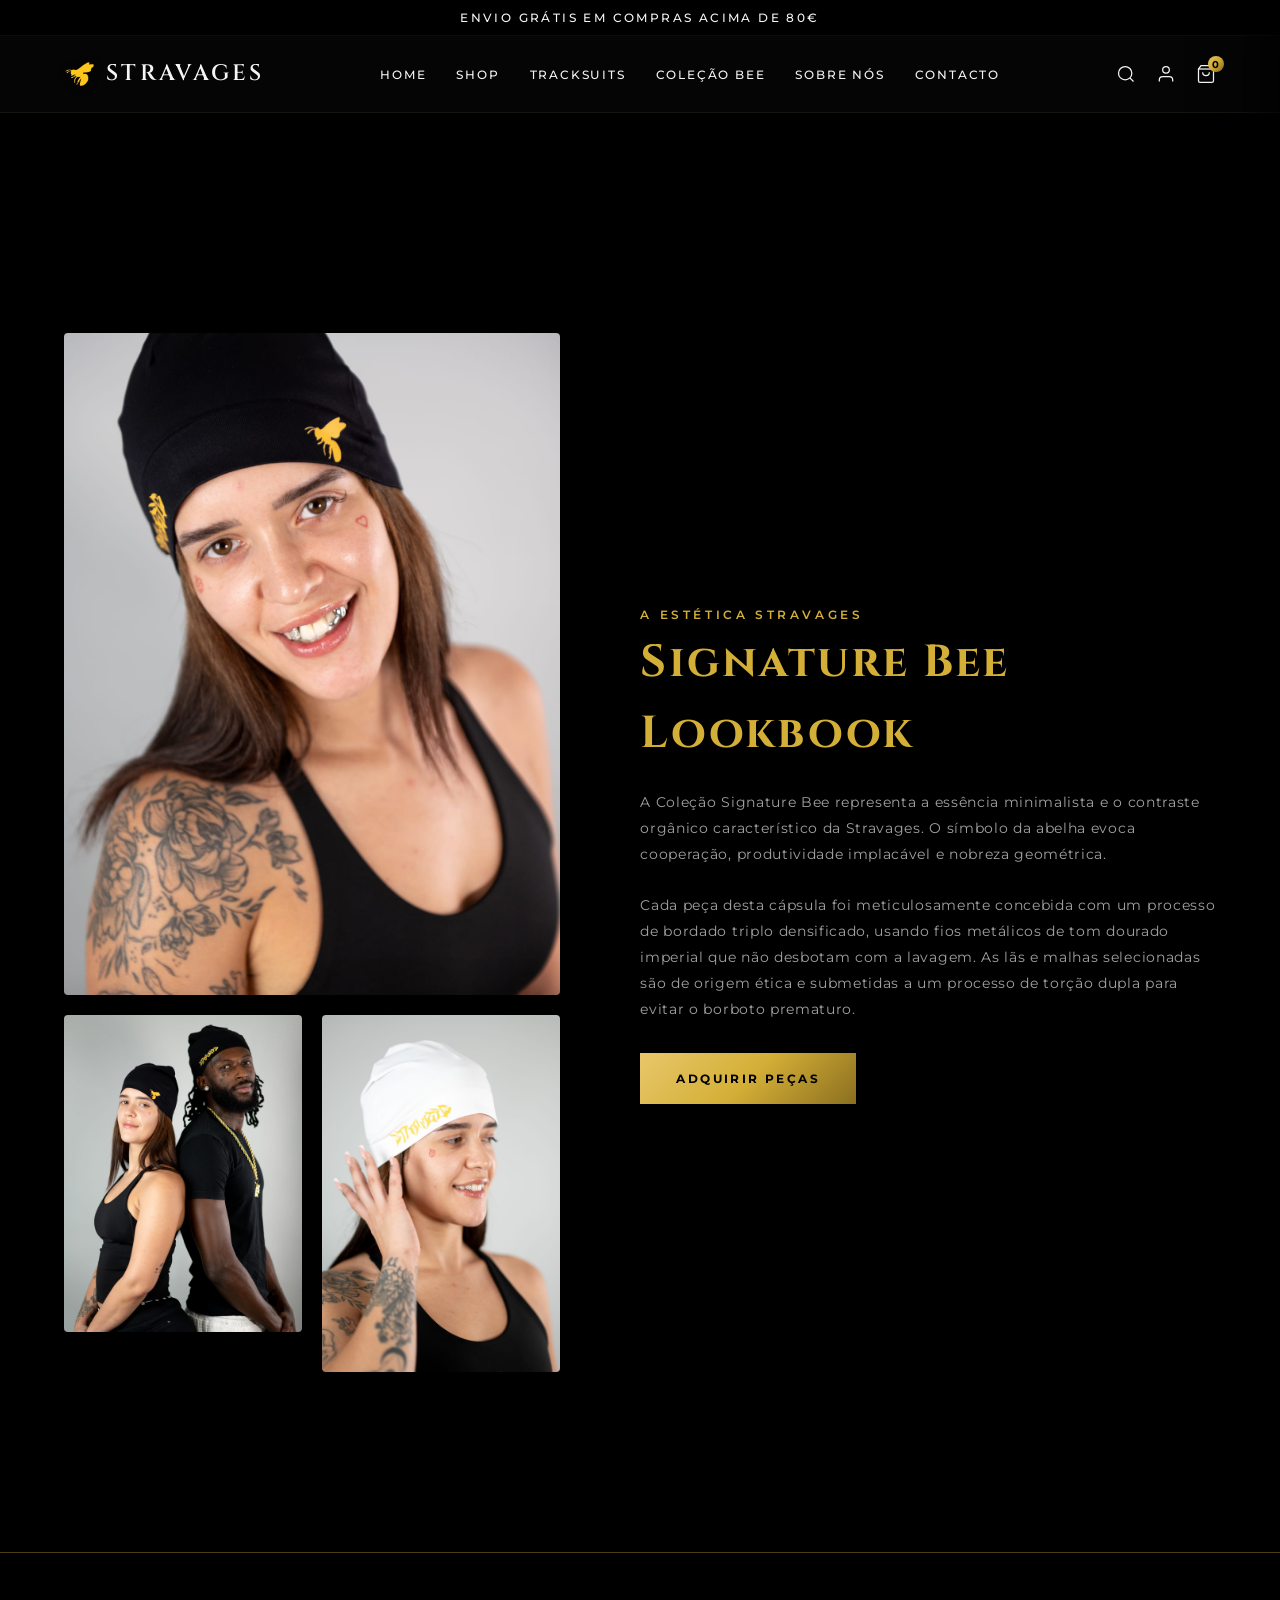
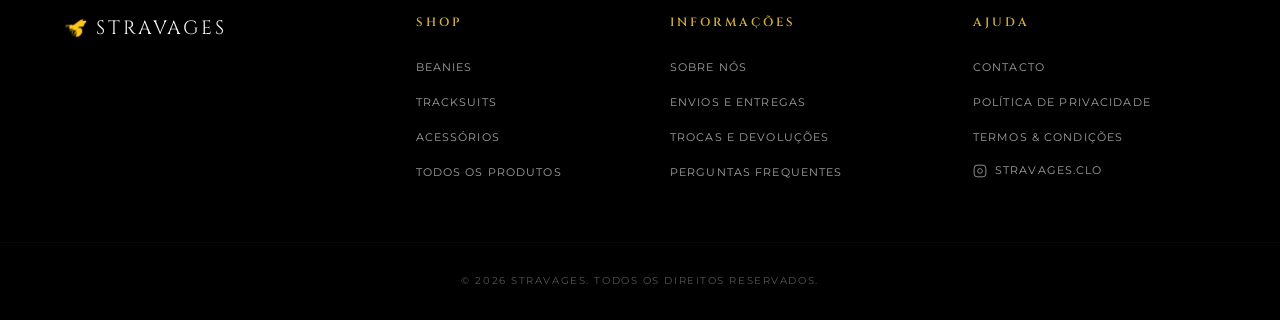
==== colecao-bee.html @ 1041470f "Initial commit: Stravages store design mockup (HTML/CSS) - Editorial layout with gold dividers betwe" ====
<!DOCTYPE html>
<html lang="pt">
<head>
  <meta charset="UTF-8">
  <meta name="viewport" content="width=device-width, initial-scale=1.0">
  <title>COLEÇÃO BEE | STRAVAGES</title>
  <meta name="description" content="Editorial Coleção Signature Bee Stravages - Detalhes das costuras, qualidade dos materiais e o lookbook oficial.">
  <link rel="stylesheet" href="styles.css">
</head>
<body>

  <!-- Announcement Bar -->
  <div class="announcement-bar">
    Envio grátis em compras acima de 80€
  </div>

  <!-- Header -->
  <header id="main-header">
    <div class="container nav-container">
      <a href="index.html" class="logo">
        <img src="brand/bee.png" alt="Stravages Logo" style="height: 32px; width: auto; object-fit: contain; filter: drop-shadow(0 2px 4px rgba(0,0,0,0.5));">
        <span>STRAVAGES</span>
      </a>

      <nav>
        <ul class="nav-links">
          <li><a href="index.html">Home</a></li>
          <li><a href="shop.html">Shop</a></li>
          <li><a href="tracksuits.html">Tracksuits</a></li>
          <li><a href="colecao-bee.html" class="active">Coleção Bee</a></li>
          <li><a href="sobre-nos.html">Sobre Nós</a></li>
          <li><a href="contacto.html">Contacto</a></li>
        </ul>
      </nav>

      <div class="nav-icons">
        <button class="nav-icon-btn" id="search-btn" title="Pesquisar">
          <svg viewBox="0 0 24 24">
            <circle cx="11" cy="11" r="8"></circle>
            <line x1="21" y1="21" x2="16.65" y2="16.65"></line>
          </svg>
        </button>
        <button class="nav-icon-btn" id="profile-btn" title="Perfil">
          <svg viewBox="0 0 24 24">
            <path d="M20 21v-2a4 4 0 0 0-4-4H8a4 4 0 0 0-4 4v2"></path>
            <circle cx="12" cy="7" r="4"></circle>
          </svg>
        </button>
        <button class="nav-icon-btn" id="cart-btn" title="Carrinho">
          <svg viewBox="0 0 24 24">
            <path d="M6 2L3 6v14a2 2 0 0 0 2 2h14a2 2 0 0 0 2-2V6l-3-4z"></path>
            <line x1="3" y1="6" x2="21" y2="6"></line>
            <path d="M16 10a4 4 0 0 1-8 0"></path>
          </svg>
          <span class="cart-count-badge" id="cart-badge">0</span>
        </button>
      </div>
    </div>
  </header>

  <!-- Editorial Section -->
  <section style="padding: 140px 0 100px 0;">
    <div class="container">
      <div class="lookbook-grid">
        <div class="lookbook-gallery">
          <img src="products/beanie-black-pair.jpg" alt="Signature Beanie Black Lookbook" class="lookbook-img wide">
          <img src="products/beanie-white-1.jpg" alt="Beanie White Fit Lookbook" class="lookbook-img">
          <img src="products/beanie-features.jpg" alt="Beanie details Stravages" class="lookbook-img">
        </div>
        <div style="padding-left: 20px;">
          <span class="section-label">A Estética Stravages</span>
          <h1 class="info-title" style="margin-bottom: 20px;">Signature Bee<br>Lookbook</h1>
          <p style="font-size: 0.85rem; color: var(--text-secondary); line-height: 1.9; letter-spacing: 0.05em; margin-bottom: 30px;">
            A Coleção Signature Bee representa a essência minimalista e o contraste orgânico característico da Stravages. O símbolo da abelha evoca cooperação, produtividade implacável e nobreza geométrica. 
            <br><br>
            Cada peça desta cápsula foi meticulosamente concebida com um processo de bordado triplo densificado, usando fios metálicos de tom dourado imperial que não desbotam com a lavagem. As lãs e malhas selecionadas são de origem ética e submetidas a um processo de torção dupla para evitar o borboto prematuro.
          </p>
          <a href="shop.html?category=beanies" class="btn-submit-gold" style="display: inline-block; padding: 16px 36px; text-decoration: none; text-align: center;">Adquirir Peças</a>
        </div>
      </div>
    </div>
  </section>

  <!-- Footer -->
  <footer>
    <div class="container footer-grid">
      <div class="footer-brand">
        <a href="index.html" class="footer-logo">
          <img src="brand/bee.png" alt="Stravages Logo" style="height: 24px; width: auto; object-fit: contain;">
          <span>STRAVAGES</span>
        </a>
      </div>
      <div>
        <h4 class="footer-col-title">Shop</h4>
        <ul class="footer-links">
          <li><a href="shop.html?category=beanies">Beanies</a></li>
          <li><a href="tracksuits.html">Tracksuits</a></li>
          <li><a href="shop.html?category=accessories">Acessórios</a></li>
          <li><a href="shop.html">Todos os produtos</a></li>
        </ul>
      </div>
      <div>
        <h4 class="footer-col-title">Informações</h4>
        <ul class="footer-links">
          <li><a href="sobre-nos.html">Sobre Nós</a></li>
          <li><a href="envios-entregas.html">Envios e Entregas</a></li>
          <li><a href="trocas-devolucoes.html">Trocas e Devoluções</a></li>
          <li><a href="perguntas-frequentes.html">Perguntas Frequentes</a></li>
        </ul>
      </div>
      <div>
        <h4 class="footer-col-title">Ajuda</h4>
        <ul class="footer-links">
          <li><a href="contacto.html">Contacto</a></li>
          <li><a href="politica-privacidade.html">Política de Privacidade</a></li>
          <li><a href="termos-condicoes.html">Termos & Condições</a></li>
          <li>
            <a href="https://instagram.com" target="_blank" class="footer-social-link">
              <svg viewBox="0 0 24 24">
                <rect x="2" y="2" width="20" height="20" rx="5" ry="5" stroke="currentColor" fill="none" stroke-width="1.5"></rect>
                <path d="M16 11.37A4 4 0 1 1 12.63 8 4 4 0 0 1 16 11.37z" stroke="currentColor" fill="none" stroke-width="1.5"></path>
                <line x1="17.5" y1="6.5" x2="17.51" y2="6.5" stroke="currentColor" stroke-width="2" fill="none"></line>
              </svg>
              <span>Stravages.clo</span>
            </a>
          </li>
        </ul>
      </div>
    </div>
    <div class="footer-bottom">
      <p class="footer-copyright">© 2026 STRAVAGES. Todos os direitos reservados.</p>
    </div>
  </footer>

  <!-- Shared Global Scripts -->
  <script src="shared.js"></script>
</body>
</html>
---- styles.css ----
/* Google Fonts */
@import url('https://fonts.googleapis.com/css2?family=Cinzel:wght@400;500;600;700&family=Montserrat:wght@300;400;500;600;700&display=swap');

/* Variables */
:root {
  --bg-primary: #000000;
  --bg-secondary: #0a0a0a;
  --bg-card: #141414;
  --text-primary: #f5f5f5;
  --text-secondary: #a1a1a1;
  --gold-primary: #d4af37;
  --gold-light: #e8c76a;
  --gold-dark: #8b6f1f;
  --gold-gradient: linear-gradient(135deg, #e8c76a 0%, #d4af37 50%, #8b6f1f 100%);
  --gold-gradient-hover: linear-gradient(135deg, #f3d88a 0%, #e5c358 50%, #ab8b2e 100%);
  --border-gold-alpha: rgba(212, 175, 55, 0.2);
  --border-gold-solid: #d4af37;
  --transition-smooth: all 0.4s cubic-bezier(0.16, 1, 0.3, 1);
  --font-serif: 'Cinzel', serif;
  --font-sans: 'Montserrat', sans-serif;
  --container-width: 1200px;
}

/* Reset & Base Styles */
* {
  margin: 0;
  padding: 0;
  box-sizing: border-box;
}

html {
  scroll-behavior: smooth;
  scrollbar-width: thin;
  scrollbar-color: var(--gold-primary) var(--bg-primary);
}

body {
  background-color: var(--bg-primary);
  color: var(--text-primary);
  font-family: var(--font-sans);
  font-weight: 400;
  line-height: 1.6;
  overflow-x: hidden;
}

/* Custom Scrollbar for Webkit */
::-webkit-scrollbar {
  width: 6px;
}
::-webkit-scrollbar-track {
  background: var(--bg-primary);
}
::-webkit-scrollbar-thumb {
  background: var(--gold-dark);
  border-radius: 3px;
}
::-webkit-scrollbar-thumb:hover {
  background: var(--gold-primary);
}

a {
  text-decoration: none;
  color: inherit;
  transition: var(--transition-smooth);
}

button, input {
  background: none;
  border: none;
  font-family: inherit;
  color: inherit;
  outline: none;
}

/* Utilities */
.container {
  width: 90%;
  max-width: var(--container-width);
  margin: 0 auto;
}

.gold-text {
  color: var(--gold-primary);
  font-family: var(--font-serif);
}

.gold-gradient-text {
  background: var(--gold-gradient);
  -webkit-background-clip: text;
  -webkit-text-fill-color: transparent;
  background-clip: text;
}

/* Announcement Bar */
.announcement-bar {
  background-color: #000;
  border-bottom: 1px solid rgba(255, 255, 255, 0.05);
  padding: 8px 0;
  text-align: center;
  font-size: 0.75rem;
  letter-spacing: 0.2em;
  font-weight: 500;
  text-transform: uppercase;
}

/* Header & Navigation */
header {
  position: sticky;
  top: 0;
  z-index: 100;
  background-color: rgba(6, 6, 6, 0.85);
  backdrop-filter: blur(12px);
  -webkit-backdrop-filter: blur(12px);
  border-bottom: 1px solid rgba(197, 168, 128, 0.1);
  padding: 20px 0;
  transition: var(--transition-smooth);
}

header.scrolled {
  padding: 15px 0;
  background-color: rgba(6, 6, 6, 0.95);
  box-shadow: 0 10px 30px rgba(0, 0, 0, 0.5);
}

.nav-container {
  display: flex;
  align-items: center;
  justify-content: space-between;
}

.logo {
  display: flex;
  align-items: center;
  gap: 10px;
  font-family: var(--font-serif);
  font-size: 1.4rem;
  font-weight: 600;
  letter-spacing: 0.15em;
}

.logo svg {
  width: 28px;
  height: 28px;
  fill: var(--gold-primary);
  transition: var(--transition-smooth);
}

.logo:hover svg {
  filter: drop-shadow(0 0 8px rgba(197, 168, 128, 0.6));
}

.nav-links {
  display: flex;
  list-style: none;
  gap: 30px;
}

.nav-links a {
  font-size: 0.75rem;
  font-weight: 500;
  letter-spacing: 0.15em;
  text-transform: uppercase;
  position: relative;
  padding: 5px 0;
}

.nav-links a::after {
  content: '';
  position: absolute;
  bottom: 0;
  left: 0;
  width: 0;
  height: 1px;
  background-color: var(--gold-primary);
  transition: var(--transition-smooth);
}

.nav-links a:hover {
  color: var(--gold-primary);
}

.nav-links a:hover::after {
  width: 100%;
}

.nav-icons {
  display: flex;
  align-items: center;
  gap: 20px;
}

.nav-icon-btn {
  cursor: pointer;
  position: relative;
  display: flex;
  align-items: center;
  justify-content: center;
  transition: var(--transition-smooth);
}

.nav-icon-btn svg {
  width: 20px;
  height: 20px;
  stroke: var(--text-primary);
  stroke-width: 1.5;
  fill: none;
  transition: var(--transition-smooth);
}

.nav-icon-btn:hover svg {
  stroke: var(--gold-primary);
}

.cart-count-badge {
  position: absolute;
  top: -8px;
  right: -8px;
  background: var(--gold-gradient);
  color: #000;
  font-size: 0.65rem;
  font-weight: 700;
  width: 16px;
  height: 16px;
  border-radius: 50%;
  display: flex;
  align-items: center;
  justify-content: center;
}

/* Hero Section */
.hero {
  position: relative;
  min-height: 85vh;
  background: var(--bg-primary);
  overflow: hidden;
}

.hero-grid {
  position: relative;
  z-index: 2;
  min-height: 85vh;
  display: flex;
  align-items: center;
}

.hero-content {
  display: flex;
  flex-direction: column;
  align-items: flex-start;
  max-width: 50%;
}

.hero-title {
  font-family: var(--font-serif);
  font-size: 4.5rem;
  font-weight: 500;
  letter-spacing: 0.08em;
  line-height: 1.1;
  margin-bottom: 15px;
}

.hero-subtitle {
  font-size: 0.9rem;
  letter-spacing: 0.25em;
  color: var(--text-secondary);
  text-transform: uppercase;
  margin-bottom: 40px;
  font-weight: 400;
}

/* Button Premium styling */
.btn-gold-outline {
  display: inline-block;
  padding: 14px 36px;
  border: 1px solid var(--gold-primary);
  font-family: var(--font-sans);
  font-size: 0.75rem;
  font-weight: 600;
  letter-spacing: 0.2em;
  text-transform: uppercase;
  position: relative;
  overflow: hidden;
  z-index: 1;
  transition: var(--transition-smooth);
}

.btn-gold-outline::before {
  content: '';
  position: absolute;
  top: 0;
  left: -100%;
  width: 100%;
  height: 100%;
  background: var(--gold-gradient);
  z-index: -1;
  transition: var(--transition-smooth);
}

.btn-gold-outline:hover {
  color: #000;
  border-color: transparent;
  box-shadow: 0 0 20px rgba(197, 168, 128, 0.4);
}

.btn-gold-outline:hover::before {
  left: 0;
}

.hero-bg {
  position: absolute;
  inset: 0;
  width: 100%;
  height: 100%;
  object-fit: cover;
  object-position: center right;
  display: block;
  z-index: 0;
}

.hero::after {
  content: '';
  position: absolute;
  inset: 0;
  background: linear-gradient(
    to right,
    rgba(0, 0, 0, 0.85) 0%,
    rgba(0, 0, 0, 0.5) 25%,
    rgba(0, 0, 0, 0) 45%
  );
  pointer-events: none;
  z-index: 1;
}

/* Featured / Signature Section */
.signature-section {
  padding: 0;
  background-color: var(--bg-secondary);
  border-top: 1px solid rgba(212, 175, 55, 0.35);
}

.signature-grid {
  display: grid;
  grid-template-columns: 1.6fr 1fr;
  align-items: center;
  gap: 80px;
  width: 100%;
  max-width: none;
  margin: 0;
  padding-right: 5vw;
}

.signature-content {
  padding-right: 20px;
}

.signature-img {
  width: 100%;
  max-width: 100%;
  height: auto;
  display: block;
  transition: var(--transition-smooth);
}

.signature-content {
  display: flex;
  flex-direction: column;
  align-items: flex-start;
}

.section-label {
  font-size: 0.75rem;
  letter-spacing: 0.3em;
  text-transform: uppercase;
  color: var(--gold-primary);
  font-weight: 600;
  margin-bottom: 15px;
}

.section-title {
  font-family: var(--font-serif);
  font-size: 2.5rem;
  font-weight: 500;
  letter-spacing: 0.05em;
  margin-bottom: 25px;
  line-height: 1.2;
}

.signature-desc {
  font-size: 0.85rem;
  letter-spacing: 0.15em;
  line-height: 1.8;
  color: var(--text-secondary);
  text-transform: uppercase;
  margin-bottom: 40px;
}

/* Product Section & Grid */
.products-section {
  padding: 60px 0;
  border-top: 1px solid rgba(212, 175, 55, 0.35);
}

.products-header {
  text-align: center;
  margin-bottom: 60px;
}

.products-grid {
  display: grid;
  grid-template-columns: repeat(4, 1fr);
  gap: 0;
}

.product-card {
  display: flex;
  flex-direction: column;
  align-items: stretch;
  position: relative;
  text-decoration: none;
  color: inherit;
  background-color: var(--bg-secondary);
  border-right: 1px solid rgba(212, 175, 55, 0.2);
  transition: var(--transition-smooth);
  transition: var(--transition-smooth);
}

.products-grid > .product-card:last-child {
  border-right: none;
}

.product-card::before {
  content: '';
  position: absolute;
  top: 0;
  left: 0;
  right: 0;
  bottom: 0;
  border: 1px solid transparent;
  transition: var(--transition-smooth);
  pointer-events: none;
}

.product-card:hover {
  background-color: #101010;
}

.product-card:hover img {
  transform: scale(1.03);
}

.product-card img {
  width: 100%;
  height: auto;
  aspect-ratio: 1 / 1;
  object-fit: cover;
  display: block;
  transition: var(--transition-smooth);
}

.product-name {
  text-align: center;
  font-size: 0.75rem;
  font-weight: 600;
  letter-spacing: 0.15em;
  text-transform: uppercase;
  margin: 24px 0 8px;
  padding: 0 12px;
  min-height: 36px;
  display: flex;
  align-items: center;
  justify-content: center;
  justify-content: center;
}

.product-price {
  display: block;
  text-align: center;
  font-family: var(--font-serif);
  color: var(--gold-primary);
  font-size: 1rem;
  letter-spacing: 0.05em;
  padding: 0 12px 28px;
}

/* Set / Tracksuit Section */
.set-section {
  padding: 0;
  background-color: var(--bg-secondary);
  border-top: 1px solid rgba(212, 175, 55, 0.35);
}

.set-grid {
  display: grid;
  grid-template-columns: 1fr 1.6fr;
  align-items: center;
  gap: 80px;
  width: 100%;
  max-width: none;
  margin: 0;
  padding-left: 5vw;
}

.set-content {
  display: flex;
  flex-direction: column;
  align-items: flex-start;
  padding-left: 20px;
}

.set-img {
  width: 100%;
  max-width: 100%;
  height: auto;
  display: block;
  filter: drop-shadow(0 20px 40px rgba(0, 0, 0, 0.7));
  transition: var(--transition-smooth);
}

/* Key Features Grid */
.features-section {
  padding: 60px 0;
  border-top: 1px solid rgba(212, 175, 55, 0.35);
}

.features-grid {
  display: grid;
  grid-template-columns: repeat(4, 1fr);
  gap: 40px;
}

.feature-item {
  display: flex;
  flex-direction: column;
  align-items: center;
  text-align: center;
  padding: 20px 10px;
}

.feature-icon {
  margin-bottom: 25px;
  display: flex;
  align-items: center;
  justify-content: center;
  height: 50px;
}

.feature-icon svg {
  width: 36px;
  height: 36px;
  fill: none;
  stroke: var(--gold-primary);
  stroke-width: 1.2;
}

.feature-title {
  font-family: var(--font-serif);
  font-size: 0.9rem;
  letter-spacing: 0.15em;
  margin-bottom: 10px;
  text-transform: uppercase;
}

.feature-desc {
  font-size: 0.75rem;
  color: var(--text-secondary);
  letter-spacing: 0.05em;
  line-height: 1.6;
}

/* Packaging Detail Section */
.packaging-section {
  padding: 0;
  border-top: 1px solid rgba(212, 175, 55, 0.35);
}

.packaging-grid {
  display: grid;
  grid-template-columns: 1fr 1.6fr;
  align-items: center;
  gap: 80px;
  width: 100%;
  max-width: none;
  margin: 0;
  padding-left: 5vw;
}

.packaging-content {
  padding-left: 20px;
}

.packaging-img {
  width: 100%;
  max-width: 100%;
  height: auto;
  display: block;
  filter: drop-shadow(0 25px 45px rgba(0, 0, 0, 0.8));
  transition: var(--transition-smooth);
}

/* Newsletter Section */
.newsletter-section {
  padding: 60px 0;
  background-color: var(--bg-secondary);
  border-top: 1px solid rgba(212, 175, 55, 0.35);
  text-align: center;
}

.newsletter-container {
  max-width: 600px;
  margin: 0 auto;
}

.newsletter-title {
  font-family: var(--font-serif);
  font-size: 2.2rem;
  letter-spacing: 0.1em;
  margin-bottom: 15px;
  text-transform: uppercase;
}

.newsletter-desc {
  font-size: 0.8rem;
  color: var(--text-secondary);
  letter-spacing: 0.15em;
  margin-bottom: 40px;
  text-transform: uppercase;
}

.newsletter-form {
  display: flex;
  gap: 15px;
  width: 100%;
}

.newsletter-input-wrapper {
  flex-grow: 1;
  position: relative;
}

.newsletter-form input {
  width: 100%;
  padding: 16px 20px;
  background-color: var(--bg-primary);
  border: 1px solid rgba(255, 255, 255, 0.08);
  font-size: 0.75rem;
  letter-spacing: 0.15em;
  text-transform: uppercase;
  transition: var(--transition-smooth);
}

.newsletter-form input:focus {
  border-color: var(--gold-primary);
  box-shadow: 0 0 10px rgba(197, 168, 128, 0.15);
}

.btn-submit-gold {
  padding: 16px 40px;
  background: var(--gold-gradient);
  color: #000;
  font-size: 0.75rem;
  font-weight: 700;
  letter-spacing: 0.2em;
  text-transform: uppercase;
  cursor: pointer;
  transition: var(--transition-smooth);
}

.btn-submit-gold:hover {
  background: var(--gold-gradient-hover);
  box-shadow: 0 0 20px rgba(197, 168, 128, 0.4);
}

.newsletter-success {
  display: none;
  font-size: 0.85rem;
  color: var(--gold-primary);
  letter-spacing: 0.1em;
  margin-top: 20px;
  text-transform: uppercase;
  animation: fadeIn 0.5s ease-in-out forwards;
}

/* Footer styling */
footer {
  background-color: var(--bg-primary);
  padding: 60px 0 30px 0;
  font-size: 0.75rem;
  border-top: 1px solid rgba(212, 175, 55, 0.35);
}

.footer-grid {
  display: grid;
  grid-template-columns: 1.2fr 0.8fr 1fr 1fr;
  gap: 60px;
  margin-bottom: 60px;
}

.footer-brand {
  display: flex;
  flex-direction: column;
  align-items: flex-start;
  gap: 20px;
}

.footer-logo {
  display: flex;
  align-items: center;
  gap: 8px;
  font-family: var(--font-serif);
  font-size: 1.2rem;
  letter-spacing: 0.15em;
}

.footer-logo svg {
  width: 22px;
  height: 22px;
  fill: var(--gold-primary);
}

.footer-col-title {
  font-family: var(--font-serif);
  color: var(--gold-primary);
  font-size: 0.75rem;
  font-weight: 600;
  letter-spacing: 0.25em;
  text-transform: uppercase;
  margin-bottom: 25px;
}

.footer-links {
  list-style: none;
  display: flex;
  flex-direction: column;
  gap: 15px;
}

.footer-links a {
  color: var(--text-secondary);
  font-size: 0.7rem;
  letter-spacing: 0.1em;
  text-transform: uppercase;
}

.footer-links a:hover {
  color: var(--gold-primary);
}

.footer-social-link {
  display: flex;
  align-items: center;
  gap: 8px;
  color: var(--text-secondary);
  font-size: 0.7rem;
  letter-spacing: 0.1em;
  text-transform: uppercase;
}

.footer-social-link svg {
  width: 14px;
  height: 14px;
  fill: currentColor;
}

.footer-social-link:hover {
  color: var(--gold-primary);
}

.footer-bottom {
  border-top: 1px solid rgba(255, 255, 255, 0.03);
  padding-top: 30px;
  text-align: center;
}

.footer-copyright {
  font-size: 0.65rem;
  color: #555555;
  letter-spacing: 0.15em;
  text-transform: uppercase;
}

/* Sidebar Cart Drawer */
.cart-drawer {
  position: fixed;
  top: 0;
  right: -420px;
  width: 420px;
  height: 100vh;
  background-color: var(--bg-secondary);
  border-left: 1px solid rgba(197, 168, 128, 0.15);
  z-index: 200;
  display: flex;
  flex-direction: column;
  box-shadow: -20px 0 50px rgba(0, 0, 0, 0.8);
  transition: var(--transition-smooth);
}

.cart-drawer.open {
  right: 0;
}

.cart-drawer-header {
  padding: 30px;
  border-bottom: 1px solid rgba(255, 255, 255, 0.05);
  display: flex;
  align-items: center;
  justify-content: justify;
}

.cart-drawer-title {
  font-family: var(--font-serif);
  font-size: 1.1rem;
  letter-spacing: 0.15em;
  text-transform: uppercase;
  flex-grow: 1;
}

.btn-close-cart {
  cursor: pointer;
  display: flex;
  align-items: center;
  justify-content: center;
}

.btn-close-cart svg {
  width: 20px;
  height: 20px;
  stroke: var(--text-primary);
  stroke-width: 1.5;
  transition: var(--transition-smooth);
}

.btn-close-cart:hover svg {
  stroke: var(--gold-primary);
}

.cart-items-container {
  flex-grow: 1;
  padding: 30px;
  overflow-y: auto;
  display: flex;
  flex-direction: column;
  gap: 20px;
}

.cart-empty-msg {
  text-align: center;
  color: var(--text-secondary);
  font-size: 0.75rem;
  letter-spacing: 0.15em;
  text-transform: uppercase;
  margin-top: 100px;
}

.cart-item {
  display: grid;
  grid-template-columns: 70px 1fr auto;
  gap: 15px;
  align-items: center;
  padding-bottom: 15px;
  border-bottom: 1px solid rgba(255, 255, 255, 0.03);
}

.cart-item-img {
  background: var(--bg-primary);
  border: 1px solid rgba(255, 255, 255, 0.05);
  border-radius: 4px;
  padding: 5px;
  display: flex;
  align-items: center;
  justify-content: center;
}

.cart-item-img svg {
  width: 100%;
  height: auto;
}

.cart-item-details {
  display: flex;
  flex-direction: column;
  gap: 4px;
}

.cart-item-name {
  font-size: 0.7rem;
  font-weight: 600;
  letter-spacing: 0.1em;
  text-transform: uppercase;
}

.cart-item-price {
  font-family: var(--font-serif);
  color: var(--gold-primary);
  font-size: 0.8rem;
}

.cart-item-qty {
  font-size: 0.65rem;
  color: var(--text-secondary);
  letter-spacing: 0.1em;
}

.btn-remove-item {
  cursor: pointer;
  transition: var(--transition-smooth);
}

.btn-remove-item svg {
  width: 14px;
  height: 14px;
  stroke: #888;
  stroke-width: 1.5;
}

.btn-remove-item:hover svg {
  stroke: #ff5252;
}

.cart-drawer-footer {
  padding: 30px;
  border-top: 1px solid rgba(255, 255, 255, 0.05);
  background-color: #080808;
}

.cart-summary-row {
  display: flex;
  justify-content: space-between;
  margin-bottom: 25px;
}

.cart-summary-label {
  font-size: 0.75rem;
  letter-spacing: 0.15em;
  text-transform: uppercase;
  color: var(--text-secondary);
}

.cart-summary-value {
  font-family: var(--font-serif);
  color: var(--gold-primary);
  font-size: 1.1rem;
  font-weight: 600;
}

.btn-checkout {
  width: 100%;
  padding: 16px;
  background: var(--gold-gradient);
  color: #000;
  font-size: 0.75rem;
  font-weight: 700;
  letter-spacing: 0.2em;
  text-transform: uppercase;
  cursor: pointer;
  transition: var(--transition-smooth);
  text-align: center;
}

.btn-checkout:hover {
  background: var(--gold-gradient-hover);
  box-shadow: 0 5px 15px rgba(197, 168, 128, 0.3);
}

.cart-overlay {
  position: fixed;
  top: 0;
  left: 0;
  width: 100vw;
  height: 100vh;
  background-color: rgba(0, 0, 0, 0.75);
  backdrop-filter: blur(4px);
  z-index: 150;
  opacity: 0;
  visibility: hidden;
  transition: var(--transition-smooth);
}

.cart-overlay.open {
  opacity: 1;
  visibility: visible;
}

/* Side Drawers System (No Popups, Only Side Menus / Drawers) */
.search-drawer,
.profile-drawer,
.checkout-drawer {
  position: fixed;
  top: 0;
  right: -100%;
  width: 100%;
  max-width: 450px;
  height: 100%;
  background-color: var(--bg-secondary);
  border-left: 1px solid rgba(197, 168, 128, 0.15);
  box-shadow: -10px 0 40px rgba(0, 0, 0, 0.85);
  z-index: 1001;
  padding: 40px;
  display: flex;
  flex-direction: column;
  overflow-y: auto;
  transition: right 0.4s cubic-bezier(0.16, 1, 0.3, 1);
}

.search-drawer.open,
.profile-drawer.open,
.checkout-drawer.open {
  right: 0;
}

/* Close Drawer Button */
.btn-close-modal {
  align-self: flex-end;
  background: none;
  border: none;
  cursor: pointer;
  display: flex;
  align-items: center;
  justify-content: center;
  color: var(--text-secondary);
  transition: var(--transition-smooth);
  margin-bottom: 20px;
}

.btn-close-modal svg {
  width: 22px;
  height: 22px;
}

.btn-close-modal:hover {
  color: var(--gold-primary);
}

.modal-title {
  font-family: var(--font-serif);
  font-size: 1.3rem;
  letter-spacing: 0.1em;
  text-transform: uppercase;
  margin-bottom: 25px;
  color: var(--gold-primary);
}

/* Modal Inputs & Forms */
.form-group {
  margin-bottom: 20px;
}

.form-group label {
  display: block;
  font-size: 0.7rem;
  letter-spacing: 0.15em;
  text-transform: uppercase;
  margin-bottom: 8px;
  color: var(--text-secondary);
}

.form-group input,
.form-group select,
.form-group textarea {
  width: 100%;
  padding: 14px 18px;
  background-color: var(--bg-primary);
  border: 1px solid rgba(255, 255, 255, 0.08);
  font-size: 0.8rem;
  color: var(--text-primary);
  letter-spacing: 0.1em;
  border-radius: 2px;
  transition: var(--transition-smooth);
}

.form-group input:focus,
.form-group select:focus,
.form-group textarea:focus {
  border-color: var(--gold-primary);
  box-shadow: 0 0 10px rgba(197, 168, 128, 0.15);
}

/* Search Modal Styling */
.search-input-wrapper {
  position: relative;
  margin-bottom: 20px;
}

.search-input-wrapper input {
  width: 100%;
  padding: 18px 50px 18px 20px;
  background-color: var(--bg-primary);
  border: 1px solid rgba(255, 255, 255, 0.08);
  font-size: 1rem;
  letter-spacing: 0.1em;
  text-transform: uppercase;
}

.search-input-wrapper .search-icon {
  position: absolute;
  right: 20px;
  top: 50%;
  transform: translateY(-50%);
  width: 22px;
  height: 22px;
  stroke: var(--text-secondary);
  stroke-width: 1.5;
  fill: none;
}

.search-results-info {
  font-size: 0.75rem;
  color: var(--text-secondary);
  letter-spacing: 0.1em;
  text-transform: uppercase;
  max-height: 250px;
  overflow-y: auto;
  margin-top: 15px;
}

/* User Account Dashboard Styling */
.dashboard-header {
  display: flex;
  justify-content: space-between;
  align-items: center;
  margin-bottom: 25px;
  border-bottom: 1px solid rgba(255, 255, 255, 0.05);
  padding-bottom: 15px;
}

.dashboard-title {
  font-family: var(--font-serif);
  font-size: 1.1rem;
  letter-spacing: 0.1em;
  text-transform: uppercase;
}

.btn-logout {
  font-size: 0.7rem;
  letter-spacing: 0.15em;
  text-transform: uppercase;
  color: #ff5252;
  cursor: pointer;
}

.order-history-title {
  font-size: 0.8rem;
  letter-spacing: 0.15em;
  text-transform: uppercase;
  color: var(--gold-primary);
  margin-bottom: 15px;
}

.order-item {
  background-color: var(--bg-primary);
  border: 1px solid rgba(255, 255, 255, 0.05);
  padding: 15px;
  border-radius: 4px;
  margin-bottom: 15px;
  font-size: 0.75rem;
}

.order-meta {
  display: flex;
  justify-content: space-between;
  color: var(--text-secondary);
  margin-bottom: 8px;
  letter-spacing: 0.05em;
}

.order-products {
  font-weight: 500;
}

/* Checkout Step Controls */
.checkout-steps-nav {
  display: flex;
  gap: 20px;
  margin-bottom: 30px;
  border-bottom: 1px solid rgba(255, 255, 255, 0.05);
  padding-bottom: 15px;
}

.checkout-step-tab {
  font-size: 0.7rem;
  letter-spacing: 0.15em;
  text-transform: uppercase;
  color: var(--text-secondary);
  font-weight: 600;
  position: relative;
}

.checkout-step-tab.active {
  color: var(--gold-primary);
}

.checkout-step {
  display: none;
}

.checkout-step.active {
  display: block;
}

.checkout-form-grid {
  display: grid;
  grid-template-columns: 1fr 1fr;
  gap: 20px;
}

.checkout-buttons {
  display: flex;
  justify-content: space-between;
  margin-top: 30px;
}

.btn-checkout-prev {
  padding: 14px 28px;
  border: 1px solid rgba(255, 255, 255, 0.15);
  font-size: 0.75rem;
  font-weight: 600;
  letter-spacing: 0.15em;
  text-transform: uppercase;
  cursor: pointer;
  transition: var(--transition-smooth);
}

.btn-checkout-prev:hover {
  border-color: var(--text-primary);
}

.btn-checkout-next {
  padding: 14px 32px;
  background: var(--gold-gradient);
  color: #000;
  font-size: 0.75rem;
  font-weight: 700;
  letter-spacing: 0.15em;
  text-transform: uppercase;
  cursor: pointer;
  transition: var(--transition-smooth);
}

.btn-checkout-next:hover {
  background: var(--gold-gradient-hover);
}

/* Checkout Receipt screen */
.receipt-container {
  text-align: center;
  padding: 20px 0;
}

.receipt-icon {
  color: var(--gold-primary);
  margin-bottom: 20px;
}

.receipt-icon svg {
  width: 48px;
  height: 48px;
}

.receipt-title {
  font-family: var(--font-serif);
  font-size: 1.4rem;
  letter-spacing: 0.1em;
  text-transform: uppercase;
  margin-bottom: 10px;
}

.receipt-text {
  font-size: 0.8rem;
  color: var(--text-secondary);
  margin-bottom: 30px;
  letter-spacing: 0.05em;
}

.receipt-details {
  background-color: var(--bg-primary);
  border: 1px solid rgba(255, 255, 255, 0.05);
  border-radius: 4px;
  padding: 25px;
  text-align: left;
  font-size: 0.75rem;
  margin-bottom: 30px;
}

.receipt-row {
  display: flex;
  justify-content: space-between;
  margin-bottom: 10px;
}

.receipt-row.total {
  border-top: 1px solid rgba(255, 255, 255, 0.08);
  padding-top: 15px;
  font-weight: 600;
  font-size: 0.85rem;
  color: var(--gold-primary);
}

/* Cart Quantity Adjustments inside Drawer */
.cart-qty-controls {
  display: flex;
  align-items: center;
  gap: 10px;
  margin-top: 8px;
}

.btn-qty {
  width: 22px;
  height: 22px;
  border: 1px solid rgba(255, 255, 255, 0.1);
  display: flex;
  align-items: center;
  justify-content: center;
  font-size: 0.8rem;
  font-weight: 500;
  cursor: pointer;
  border-radius: 2px;
  transition: var(--transition-smooth);
}

.btn-qty:hover {
  border-color: var(--gold-primary);
  color: var(--gold-primary);
}

/* FAQ Interactive Accordions */
.faq-container {
  max-width: 750px;
  margin: 60px auto;
}

.faq-item {
  border-bottom: 1px solid rgba(255, 255, 255, 0.05);
  margin-bottom: 10px;
}

.faq-question {
  width: 100%;
  padding: 25px 10px;
  display: flex;
  justify-content: space-between;
  align-items: center;
  cursor: pointer;
  text-align: left;
  font-family: var(--font-serif);
  font-size: 0.95rem;
  letter-spacing: 0.1em;
  text-transform: uppercase;
}

.faq-question svg {
  width: 16px;
  height: 16px;
  stroke: var(--gold-primary);
  stroke-width: 1.5;
  transition: var(--transition-smooth);
}

.faq-item.active .faq-question svg {
  transform: rotate(180deg);
}

.faq-answer {
  max-height: 0;
  overflow: hidden;
  padding: 0 10px;
  color: var(--text-secondary);
  font-size: 0.85rem;
  letter-spacing: 0.05em;
  line-height: 1.8;
  transition: max-height 0.4s cubic-bezier(0.16, 1, 0.3, 1), padding 0.4s cubic-bezier(0.16, 1, 0.3, 1);
}

.faq-item.active .faq-answer {
  max-height: 250px;
  padding-bottom: 25px;
}

/* Layouts for other informational pages */
.info-layout {
  padding: 80px 0 120px 0;
  max-width: 800px;
}

.info-title {
  font-family: var(--font-serif);
  font-size: 2.8rem;
  letter-spacing: 0.05em;
  margin-bottom: 40px;
  color: var(--gold-primary);
}

.info-content h3 {
  font-family: var(--font-serif);
  font-size: 1.1rem;
  letter-spacing: 0.1em;
  text-transform: uppercase;
  margin: 35px 0 15px 0;
  color: var(--text-primary);
}

.info-content p {
  font-size: 0.85rem;
  letter-spacing: 0.05em;
  line-height: 1.8;
  color: var(--text-secondary);
  margin-bottom: 20px;
}

.contacto-grid {
  display: grid;
  grid-template-columns: 1.1fr 0.9fr;
  gap: 80px;
  padding: 80px 0;
}

.contacto-info-col {
  display: flex;
  flex-direction: column;
  gap: 40px;
}

.contacto-item-title {
  font-family: var(--font-serif);
  font-size: 0.85rem;
  letter-spacing: 0.2em;
  color: var(--gold-primary);
  text-transform: uppercase;
  margin-bottom: 10px;
}

.contacto-item-text {
  font-size: 0.9rem;
  letter-spacing: 0.05em;
  color: var(--text-secondary);
  line-height: 1.6;
}

.form-success-alert {
  display: none;
  background-color: rgba(212, 175, 55, 0.1);
  border: 1px solid var(--gold-primary);
  padding: 20px;
  border-radius: 4px;
  color: var(--gold-primary);
  font-size: 0.85rem;
  letter-spacing: 0.05em;
  margin-bottom: 20px;
}

/* Category Filter Tabs on Shop page */
.shop-filters {
  display: flex;
  justify-content: center;
  gap: 25px;
  margin-bottom: 50px;
}

.btn-filter-tab {
  font-size: 0.75rem;
  font-weight: 500;
  letter-spacing: 0.25em;
  text-transform: uppercase;
  cursor: pointer;
  padding: 8px 16px;
  border-bottom: 1px solid transparent;
  color: var(--text-secondary);
  transition: var(--transition-smooth);
}

.btn-filter-tab:hover,
.btn-filter-tab.active {
  color: var(--gold-primary);
  border-color: var(--gold-primary);
}

/* Hamburger mobile menu button styling */
.menu-toggle {
  display: none;
  cursor: pointer;
  flex-direction: column;
  justify-content: center;
  align-items: center;
  width: 25px;
  height: 20px;
  gap: 5px;
}

.menu-toggle span {
  display: block;
  width: 100%;
  height: 2px;
  background-color: var(--text-primary);
  transition: var(--transition-smooth);
}

/* Lookbook page styling */
.lookbook-grid {
  display: grid;
  grid-template-columns: 1fr 1.2fr;
  gap: 60px;
  align-items: center;
  padding: 80px 0;
}

.lookbook-gallery {
  display: grid;
  grid-template-columns: 1fr 1fr;
  gap: 20px;
}

.lookbook-img {
  width: 100%;
  height: auto;
  border-radius: 4px;
  filter: drop-shadow(0 15px 30px rgba(0, 0, 0, 0.7));
}

.lookbook-img.wide {
  grid-column: span 2;
}

/* Animations */
@keyframes fadeIn {
  from { opacity: 0; }
  to { opacity: 1; }
}

/* ===== Mobile Responsiveness ===== */

/* Tablet & smaller — paired sections stack */
@media (max-width: 992px) {
  /* Reset desktop full-bleed overrides so columns stack cleanly */
  .signature-grid, .set-grid, .packaging-grid, .contacto-grid, .lookbook-grid {
    grid-template-columns: 1fr;
    gap: 0;
    text-align: center;
    width: 100%;
    max-width: none;
    margin: 0;
    padding: 0;
  }

  /* Image-anchored sections still touch the gold dividers */
  .signature-img, .set-img, .packaging-img {
    width: 100%;
  }

  /* Text columns get their own breathing room inside the now-stacked section */
  .signature-content,
  .set-content,
  .packaging-content,
  .contacto-info-col {
    align-items: center;
    text-align: center;
    padding: 56px 24px;
    max-width: 100%;
  }

  /* Hero — tighter, text takes full width, gradient still keeps it readable */
  .hero {
    min-height: 70vh;
  }

  .hero-grid {
    min-height: 70vh;
    padding: 0 24px;
  }

  .hero-content {
    max-width: 100%;
  }

  .hero-title {
    font-size: 3.2rem;
  }

  /* No shadow on mobile — image clean, edge-to-edge */
  .hero::after {
    display: none;
  }

  .hero-bg {
    object-position: 75% center;
  }

  .products-section,
  .features-section,
  .newsletter-section {
    padding: 60px 0;
  }

  .products-grid {
    grid-template-columns: repeat(2, 1fr);
    gap: 24px;
  }

  .features-grid {
    grid-template-columns: repeat(2, 1fr);
    gap: 32px;
  }

  .footer-grid {
    grid-template-columns: repeat(2, 1fr);
    gap: 32px;
  }
}

/* Phone — burger menu, single column grids */
@media (max-width: 768px) {
  .menu-toggle {
    display: flex;
  }

  .nav-links {
    position: fixed;
    top: 80px;
    left: 0;
    width: 100%;
    height: calc(100vh - 80px);
    background-color: var(--bg-secondary);
    flex-direction: column;
    align-items: center;
    justify-content: center;
    gap: 40px;
    transform: translateY(-100%);
    opacity: 0;
    visibility: hidden;
    transition: var(--transition-smooth);
    z-index: 99;
    border-top: 1px solid rgba(197, 168, 128, 0.1);
  }

  .nav-links.mobile-open {
    transform: translateY(0);
    opacity: 1;
    visibility: visible;
  }

  .menu-toggle.open span:nth-child(1) {
    transform: rotate(45deg) translate(5px, 5px);
  }

  .menu-toggle.open span:nth-child(2) {
    opacity: 0;
  }

  .menu-toggle.open span:nth-child(3) {
    transform: rotate(-45deg) translate(5px, -5px);
  }

  .hero-title {
    font-size: 2.8rem;
    letter-spacing: 0.06em;
  }

  .section-title {
    font-size: 2rem;
  }
}

/* Small phone */
@media (max-width: 576px) {
  .hero {
    min-height: 60vh;
  }

  .hero-grid {
    min-height: 60vh;
    padding: 0 20px;
  }

  .hero-title {
    font-size: 2.4rem;
  }

  .hero-subtitle {
    font-size: 0.8rem;
    margin-bottom: 28px;
  }

  .signature-content,
  .set-content,
  .packaging-content,
  .contacto-info-col {
    padding: 44px 20px;
  }

  .products-grid {
    grid-template-columns: 1fr;
    gap: 28px;
  }

  .features-grid {
    grid-template-columns: 1fr;
  }

  .footer-grid {
    grid-template-columns: 1fr;
    gap: 28px;
  }

  .cart-drawer {
    width: 100%;
    right: -100%;
  }

  .newsletter-form {
    flex-direction: column;
    gap: 12px;
  }

  .btn-submit-gold {
    width: 100%;
  }

  .btn-gold-outline {
    padding: 12px 28px;
    font-size: 0.7rem;
  }
}
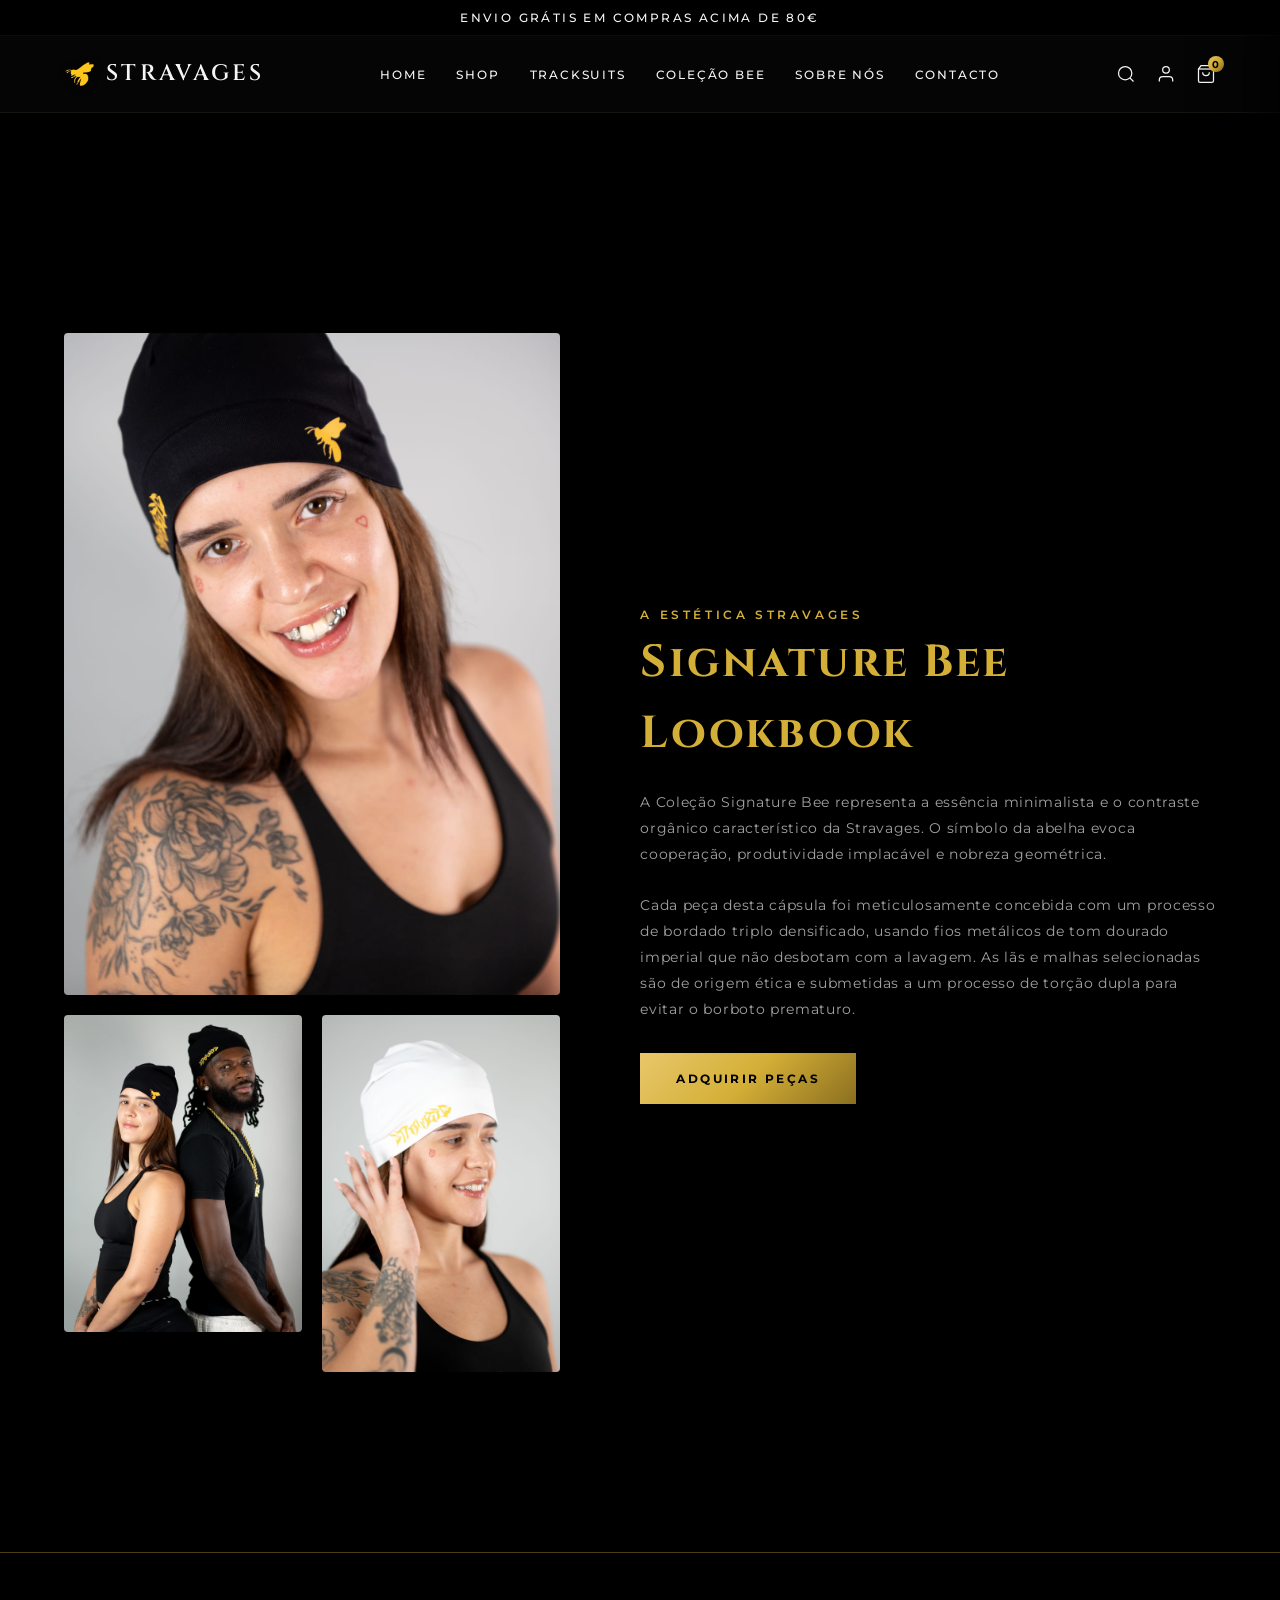
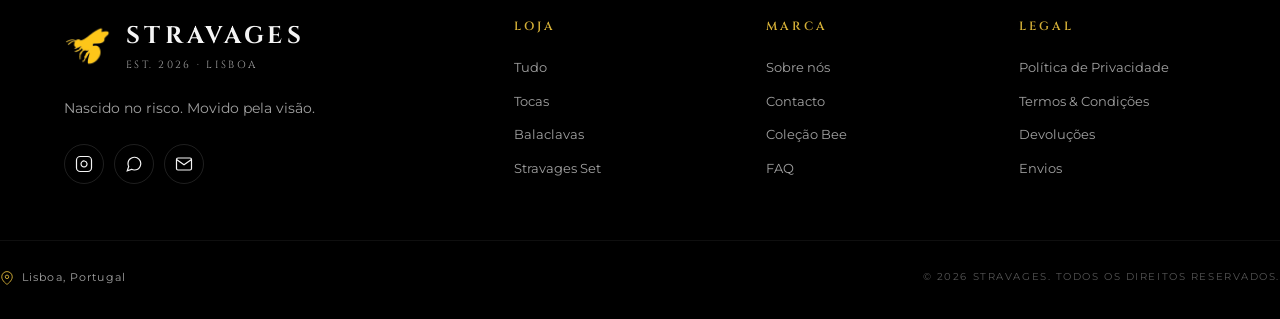
==== commit aecf80e2: "Footer: redesign to plug-empire pattern (brand + 3 cols + bottom row) Replaces the original 4-column" ====
--- a/colecao-bee.html
+++ b/colecao-bee.html
@@ -84,51 +84,81 @@
   <!-- Footer -->
   <footer>
     <div class="container footer-grid">
+      <!-- Brand block -->
       <div class="footer-brand">
         <a href="index.html" class="footer-logo">
-          <img src="brand/bee.png" alt="Stravages Logo" style="height: 24px; width: auto; object-fit: contain;">
-          <span>STRAVAGES</span>
+          <img src="brand/bee.png" alt="Stravages" class="footer-logo-img">
+          <div class="footer-logo-text">
+            <span class="footer-wordmark">STRAVAGES</span>
+            <span class="footer-meta">EST. 2026 · LISBOA</span>
+          </div>
         </a>
+        <p class="footer-tagline">Nascido no risco. Movido pela visão.</p>
+        <div class="footer-socials">
+          <a href="https://instagram.com/stravages.clo" target="_blank" rel="noopener noreferrer" aria-label="Stravages no Instagram">
+            <svg viewBox="0 0 24 24" width="18" height="18" fill="none" stroke="currentColor" stroke-width="1.6">
+              <rect x="2" y="2" width="20" height="20" rx="5" ry="5"></rect>
+              <path d="M16 11.37A4 4 0 1 1 12.63 8 4 4 0 0 1 16 11.37z"></path>
+              <line x1="17.5" y1="6.5" x2="17.51" y2="6.5" stroke-width="2"></line>
+            </svg>
+          </a>
+          <a href="https://wa.me/351934728032?text=Ol%C3%A1%2C%20vim%20do%20site%20Stravages." target="_blank" rel="noopener noreferrer" aria-label="WhatsApp">
+            <svg viewBox="0 0 24 24" width="18" height="18" fill="none" stroke="currentColor" stroke-width="1.6">
+              <path d="M21 11.5a8.38 8.38 0 0 1-.9 3.8 8.5 8.5 0 0 1-7.6 4.7 8.38 8.38 0 0 1-3.8-.9L3 21l1.9-5.7a8.38 8.38 0 0 1-.9-3.8 8.5 8.5 0 0 1 4.7-7.6 8.38 8.38 0 0 1 3.8-.9h.5a8.48 8.48 0 0 1 8 8v.5z"></path>
+            </svg>
+          </a>
+          <a href="mailto:Plugempire.contact@gmail.com" aria-label="Email">
+            <svg viewBox="0 0 24 24" width="18" height="18" fill="none" stroke="currentColor" stroke-width="1.6">
+              <path d="M4 4h16c1.1 0 2 .9 2 2v12c0 1.1-.9 2-2 2H4c-1.1 0-2-.9-2-2V6c0-1.1.9-2 2-2z"></path>
+              <polyline points="22,6 12,13 2,6"></polyline>
+            </svg>
+          </a>
+        </div>
       </div>
-      <div>
-        <h4 class="footer-col-title">Shop</h4>
+
+      <!-- Loja -->
+      <div class="footer-col">
+        <h4 class="footer-col-title">Loja</h4>
         <ul class="footer-links">
-          <li><a href="shop.html?category=beanies">Beanies</a></li>
-          <li><a href="tracksuits.html">Tracksuits</a></li>
-          <li><a href="shop.html?category=accessories">Acessórios</a></li>
-          <li><a href="shop.html">Todos os produtos</a></li>
+          <li><a href="shop.html">Tudo</a></li>
+          <li><a href="shop.html?category=beanies">Tocas</a></li>
+          <li><a href="shop.html?category=balaclavas">Balaclavas</a></li>
+          <li><a href="tracksuits.html">Stravages Set</a></li>
         </ul>
       </div>
-      <div>
-        <h4 class="footer-col-title">Informações</h4>
+
+      <!-- Marca -->
+      <div class="footer-col">
+        <h4 class="footer-col-title">Marca</h4>
         <ul class="footer-links">
-          <li><a href="sobre-nos.html">Sobre Nós</a></li>
-          <li><a href="envios-entregas.html">Envios e Entregas</a></li>
-          <li><a href="trocas-devolucoes.html">Trocas e Devoluções</a></li>
-          <li><a href="perguntas-frequentes.html">Perguntas Frequentes</a></li>
+          <li><a href="sobre-nos.html">Sobre nós</a></li>
+          <li><a href="contacto.html">Contacto</a></li>
+          <li><a href="colecao-bee.html">Coleção Bee</a></li>
+          <li><a href="perguntas-frequentes.html">FAQ</a></li>
         </ul>
       </div>
-      <div>
-        <h4 class="footer-col-title">Ajuda</h4>
+
+      <!-- Legal -->
+      <div class="footer-col">
+        <h4 class="footer-col-title">Legal</h4>
         <ul class="footer-links">
-          <li><a href="contacto.html">Contacto</a></li>
           <li><a href="politica-privacidade.html">Política de Privacidade</a></li>
           <li><a href="termos-condicoes.html">Termos & Condições</a></li>
-          <li>
-            <a href="https://instagram.com" target="_blank" class="footer-social-link">
-              <svg viewBox="0 0 24 24">
-                <rect x="2" y="2" width="20" height="20" rx="5" ry="5" stroke="currentColor" fill="none" stroke-width="1.5"></rect>
-                <path d="M16 11.37A4 4 0 1 1 12.63 8 4 4 0 0 1 16 11.37z" stroke="currentColor" fill="none" stroke-width="1.5"></path>
-                <line x1="17.5" y1="6.5" x2="17.51" y2="6.5" stroke="currentColor" stroke-width="2" fill="none"></line>
-              </svg>
-              <span>Stravages.clo</span>
-            </a>
-          </li>
+          <li><a href="trocas-devolucoes.html">Devoluções</a></li>
+          <li><a href="envios-entregas.html">Envios</a></li>
         </ul>
       </div>
     </div>
+
     <div class="footer-bottom">
-      <p class="footer-copyright">© 2026 STRAVAGES. Todos os direitos reservados.</p>
+      <div class="footer-location">
+        <svg viewBox="0 0 24 24" width="14" height="14" fill="none" stroke="currentColor" stroke-width="1.6" aria-hidden="true">
+          <path d="M21 10c0 7-9 13-9 13s-9-6-9-13a9 9 0 0 1 18 0z"></path>
+          <circle cx="12" cy="10" r="3"></circle>
+        </svg>
+        <span>Lisboa, Portugal</span>
+      </div>
+      <p class="footer-copyright">© 2026 Stravages. Todos os direitos reservados.</p>
     </div>
   </footer>
 
--- a/styles.css
+++ b/styles.css
@@ -682,39 +682,92 @@
 
 /* Footer styling */
 footer {
-  background-color: var(--bg-primary);
-  padding: 60px 0 30px 0;
+  background-color: #000;
+  padding: 64px 0 32px 0;
   font-size: 0.75rem;
   border-top: 1px solid rgba(212, 175, 55, 0.35);
 }
 
 .footer-grid {
   display: grid;
-  grid-template-columns: 1.2fr 0.8fr 1fr 1fr;
-  gap: 60px;
-  margin-bottom: 60px;
+  grid-template-columns: 2fr 1fr 1fr 1fr;
+  gap: 56px;
+  margin-bottom: 56px;
 }
 
 .footer-brand {
   display: flex;
   flex-direction: column;
   align-items: flex-start;
-  gap: 20px;
+  gap: 24px;
+  max-width: 380px;
 }
 
 .footer-logo {
   display: flex;
   align-items: center;
-  gap: 8px;
-  font-family: var(--font-serif);
-  font-size: 1.2rem;
+  gap: 14px;
+  font-family: var(--font-serif);
   letter-spacing: 0.15em;
 }
 
-.footer-logo svg {
-  width: 22px;
-  height: 22px;
-  fill: var(--gold-primary);
+.footer-logo-img {
+  width: 48px;
+  height: 48px;
+  object-fit: contain;
+  display: block;
+  filter: drop-shadow(0 2px 4px rgba(0, 0, 0, 0.5));
+}
+
+.footer-logo-text {
+  display: flex;
+  flex-direction: column;
+  gap: 2px;
+}
+
+.footer-wordmark {
+  font-family: var(--font-serif);
+  font-size: 1.5rem;
+  font-weight: 700;
+  letter-spacing: 0.18em;
+  color: var(--text-primary);
+}
+
+.footer-meta {
+  font-size: 0.65rem;
+  letter-spacing: 0.22em;
+  color: var(--text-secondary);
+  text-transform: uppercase;
+}
+
+.footer-tagline {
+  font-size: 0.85rem;
+  line-height: 1.6;
+  color: var(--text-secondary);
+  margin: 0;
+}
+
+.footer-socials {
+  display: flex;
+  align-items: center;
+  gap: 10px;
+}
+
+.footer-socials a {
+  display: inline-flex;
+  align-items: center;
+  justify-content: center;
+  width: 40px;
+  height: 40px;
+  border: 1px solid rgba(255, 255, 255, 0.12);
+  border-radius: 999px;
+  color: var(--text-primary);
+  transition: var(--transition-smooth);
+}
+
+.footer-socials a:hover {
+  border-color: var(--gold-primary);
+  color: var(--gold-primary);
 }
 
 .footer-col-title {
@@ -724,54 +777,55 @@
   font-weight: 600;
   letter-spacing: 0.25em;
   text-transform: uppercase;
-  margin-bottom: 25px;
+  margin: 0 0 22px 0;
 }
 
 .footer-links {
   list-style: none;
   display: flex;
   flex-direction: column;
-  gap: 15px;
+  gap: 13px;
+  padding: 0;
+  margin: 0;
 }
 
 .footer-links a {
   color: var(--text-secondary);
+  font-size: 0.8rem;
+  letter-spacing: 0;
+  text-transform: none;
+  transition: color 0.2s;
+}
+
+.footer-links a:hover {
+  color: var(--gold-primary);
+}
+
+.footer-bottom {
+  border-top: 1px solid rgba(255, 255, 255, 0.06);
+  padding-top: 28px;
+  display: flex;
+  justify-content: space-between;
+  align-items: center;
+  gap: 16px;
+  flex-wrap: wrap;
+}
+
+.footer-location {
+  display: inline-flex;
+  align-items: center;
+  gap: 8px;
   font-size: 0.7rem;
   letter-spacing: 0.1em;
-  text-transform: uppercase;
-}
-
-.footer-links a:hover {
-  color: var(--gold-primary);
-}
-
-.footer-social-link {
-  display: flex;
-  align-items: center;
-  gap: 8px;
-  color: var(--text-secondary);
-  font-size: 0.7rem;
-  letter-spacing: 0.1em;
-  text-transform: uppercase;
-}
-
-.footer-social-link svg {
-  width: 14px;
-  height: 14px;
-  fill: currentColor;
-}
-
-.footer-social-link:hover {
-  color: var(--gold-primary);
-}
-
-.footer-bottom {
-  border-top: 1px solid rgba(255, 255, 255, 0.03);
-  padding-top: 30px;
-  text-align: center;
+  color: var(--text-secondary);
+}
+
+.footer-location svg {
+  color: var(--gold-primary);
 }
 
 .footer-copyright {
+  margin: 0;
   font-size: 0.65rem;
   color: #555555;
   letter-spacing: 0.15em;
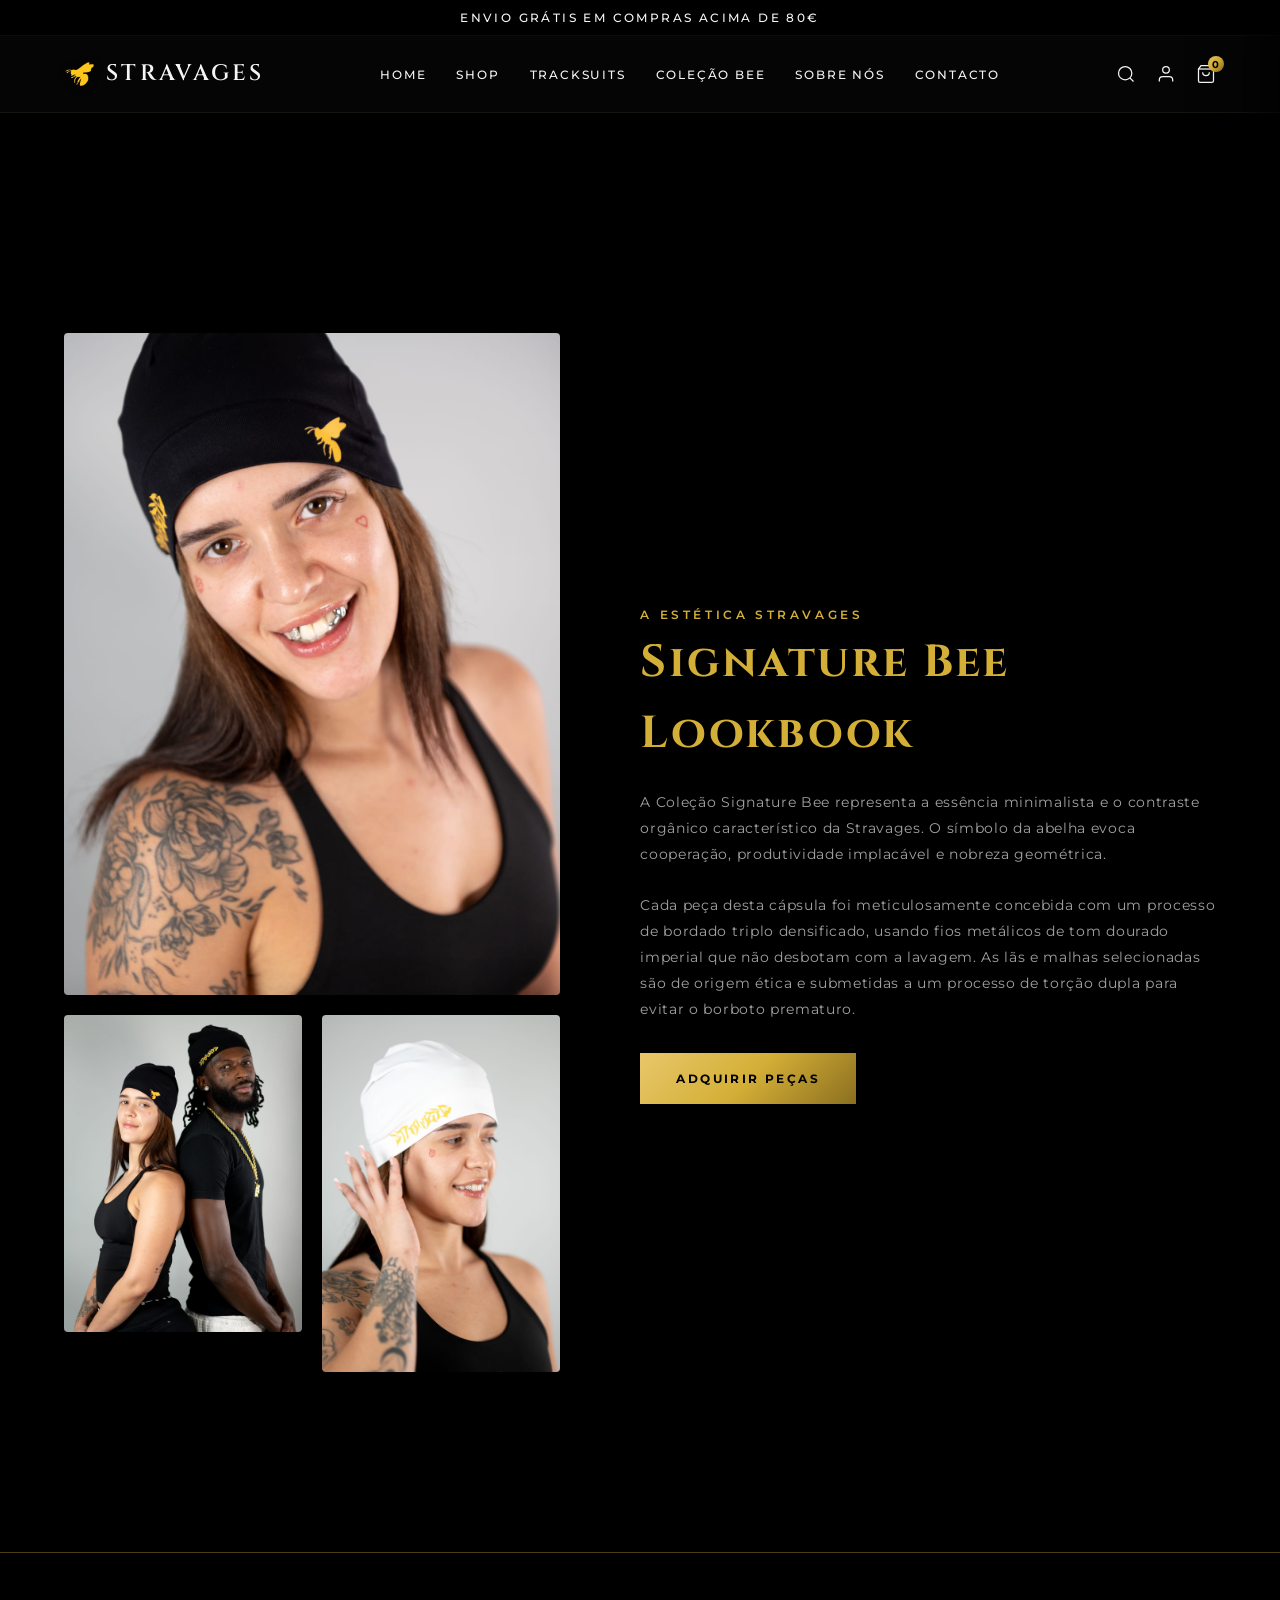
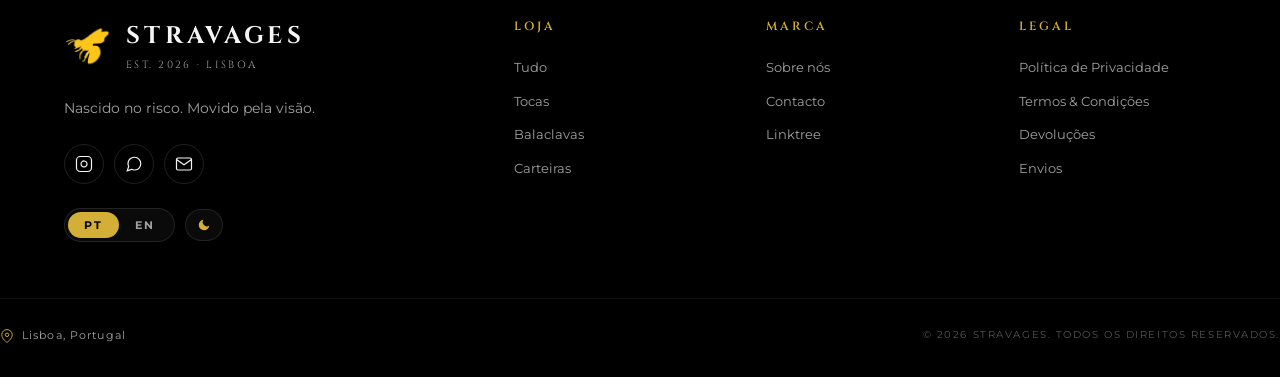
==== commit 966e26b5: "Footer: match plug-empire pattern exactly (Loja/Marca/Legal + toggles) - LOJA: Tudo, Tocas, Balaclav" ====
--- a/colecao-bee.html
+++ b/colecao-bee.html
@@ -114,6 +114,16 @@
             </svg>
           </a>
         </div>
+        <div class="footer-toggles">
+          <div class="lang-toggle" role="group" aria-label="Idioma">
+            <button type="button" class="lang-btn is-active" data-lang="pt">PT</button>
+            <button type="button" class="lang-btn" data-lang="en">EN</button>
+          </div>
+          <button type="button" class="theme-toggle is-dark" aria-label="Mudar tema">
+            <svg class="icon-moon" viewBox="0 0 24 24" width="14" height="14" fill="currentColor"><path d="M21 12.79A9 9 0 1 1 11.21 3 7 7 0 0 0 21 12.79z"></path></svg>
+            <svg class="icon-sun" viewBox="0 0 24 24" width="14" height="14" fill="none" stroke="currentColor" stroke-width="1.8"><circle cx="12" cy="12" r="4"></circle><line x1="12" y1="2" x2="12" y2="4"></line><line x1="12" y1="20" x2="12" y2="22"></line><line x1="4.93" y1="4.93" x2="6.34" y2="6.34"></line><line x1="17.66" y1="17.66" x2="19.07" y2="19.07"></line><line x1="2" y1="12" x2="4" y2="12"></line><line x1="20" y1="12" x2="22" y2="12"></line><line x1="4.93" y1="19.07" x2="6.34" y2="17.66"></line><line x1="17.66" y1="6.34" x2="19.07" y2="4.93"></line></svg>
+          </button>
+        </div>
       </div>
 
       <!-- Loja -->
@@ -121,9 +131,9 @@
         <h4 class="footer-col-title">Loja</h4>
         <ul class="footer-links">
           <li><a href="shop.html">Tudo</a></li>
-          <li><a href="shop.html?category=beanies">Tocas</a></li>
+          <li><a href="shop.html?category=tocas">Tocas</a></li>
           <li><a href="shop.html?category=balaclavas">Balaclavas</a></li>
-          <li><a href="tracksuits.html">Stravages Set</a></li>
+          <li><a href="shop.html?category=carteiras">Carteiras</a></li>
         </ul>
       </div>
 
@@ -133,8 +143,7 @@
         <ul class="footer-links">
           <li><a href="sobre-nos.html">Sobre nós</a></li>
           <li><a href="contacto.html">Contacto</a></li>
-          <li><a href="colecao-bee.html">Coleção Bee</a></li>
-          <li><a href="perguntas-frequentes.html">FAQ</a></li>
+          <li><a href="https://linktr.ee/plug_empire" target="_blank" rel="noopener noreferrer">Linktree</a></li>
         </ul>
       </div>
 
--- a/styles.css
+++ b/styles.css
@@ -770,6 +770,62 @@
   color: var(--gold-primary);
 }
 
+.footer-toggles {
+  display: flex;
+  align-items: center;
+  gap: 10px;
+}
+
+.lang-toggle {
+  display: inline-flex;
+  background: rgba(255, 255, 255, 0.04);
+  border: 1px solid rgba(255, 255, 255, 0.1);
+  border-radius: 999px;
+  padding: 3px;
+}
+
+.lang-btn {
+  background: transparent;
+  border: none;
+  color: var(--text-secondary);
+  font-size: 0.7rem;
+  font-weight: 700;
+  letter-spacing: 0.18em;
+  text-transform: uppercase;
+  padding: 6px 16px;
+  border-radius: 999px;
+  cursor: pointer;
+  transition: background 0.2s, color 0.2s;
+}
+
+.lang-btn.is-active {
+  background: var(--gold-primary);
+  color: #000;
+}
+
+.theme-toggle {
+  width: 38px;
+  height: 32px;
+  display: inline-flex;
+  align-items: center;
+  justify-content: center;
+  background: rgba(255, 255, 255, 0.04);
+  border: 1px solid rgba(255, 255, 255, 0.1);
+  border-radius: 999px;
+  color: var(--gold-primary);
+  cursor: pointer;
+  transition: background 0.2s, border-color 0.2s;
+}
+
+.theme-toggle:hover {
+  border-color: var(--gold-primary);
+}
+
+.theme-toggle .icon-moon { display: inline-block; }
+.theme-toggle .icon-sun  { display: none; }
+.theme-toggle.is-light .icon-moon { display: none; }
+.theme-toggle.is-light .icon-sun  { display: inline-block; }
+
 .footer-col-title {
   font-family: var(--font-serif);
   color: var(--gold-primary);
